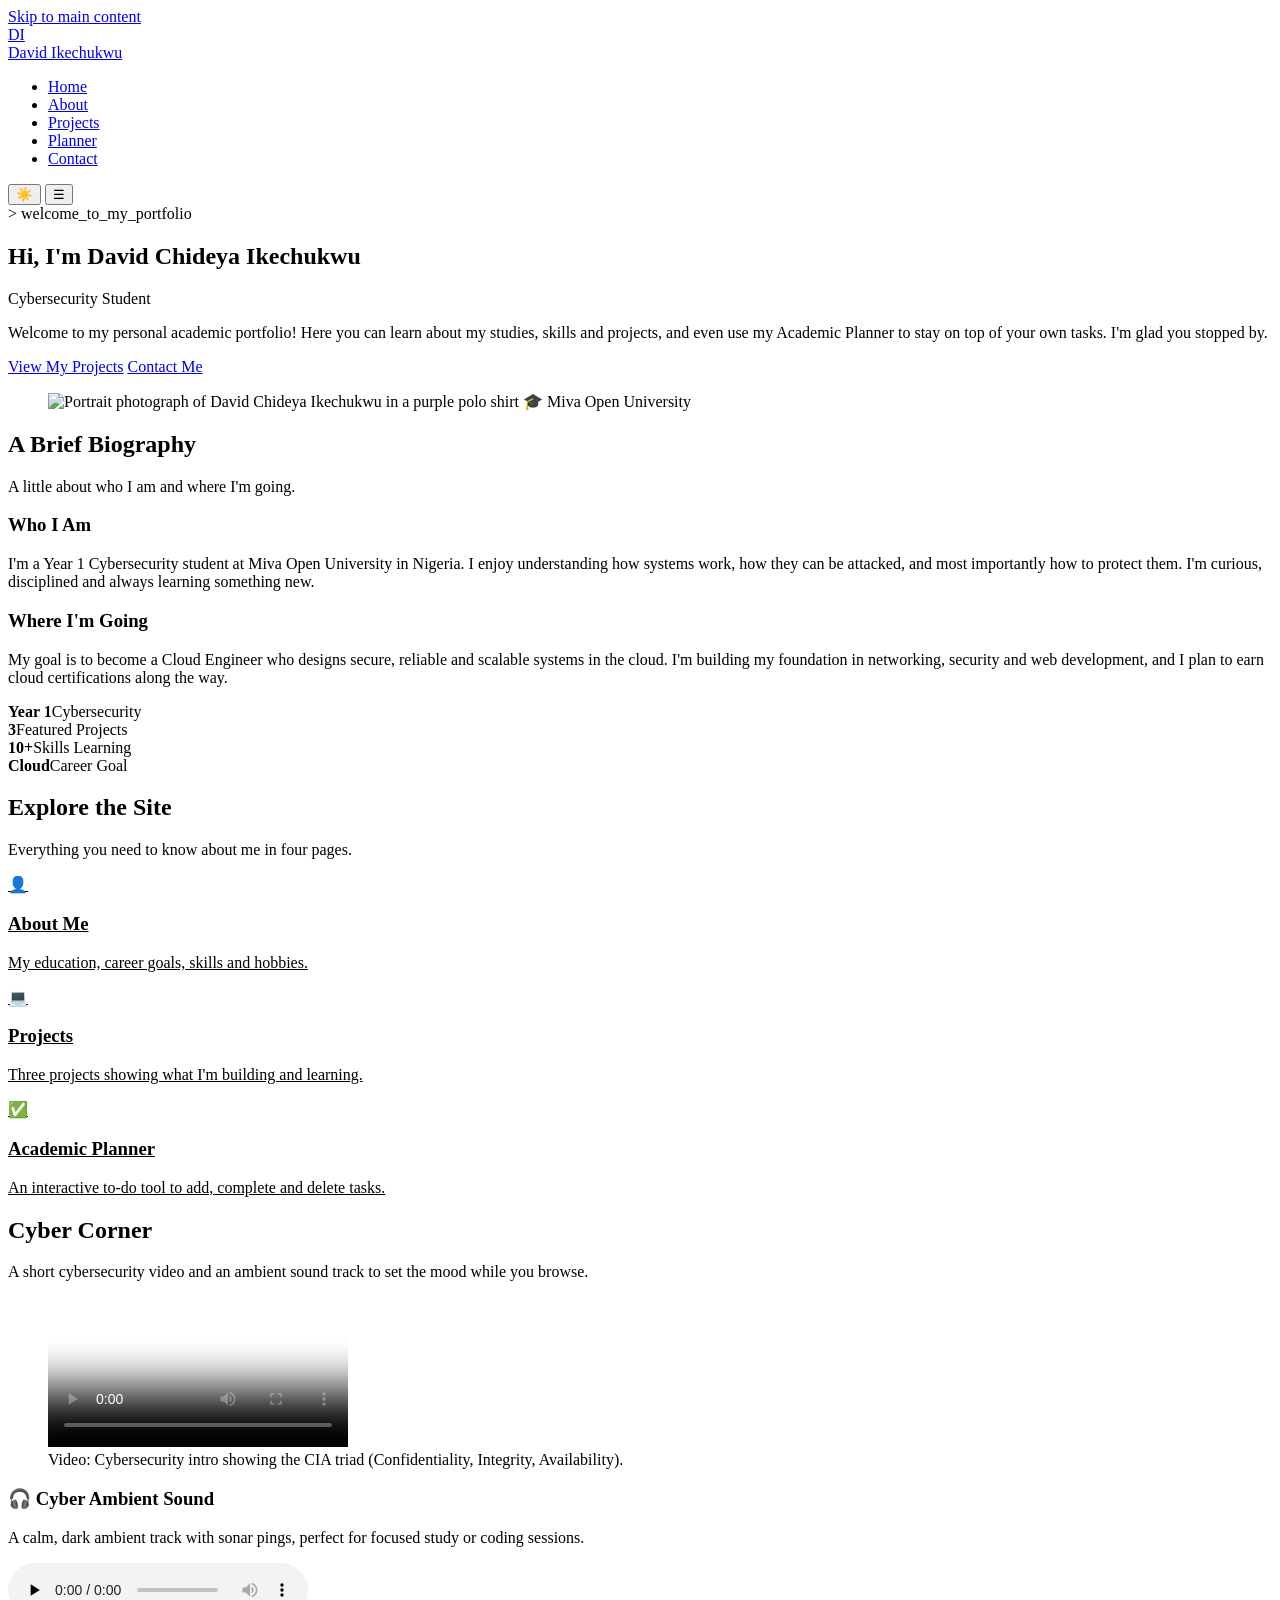
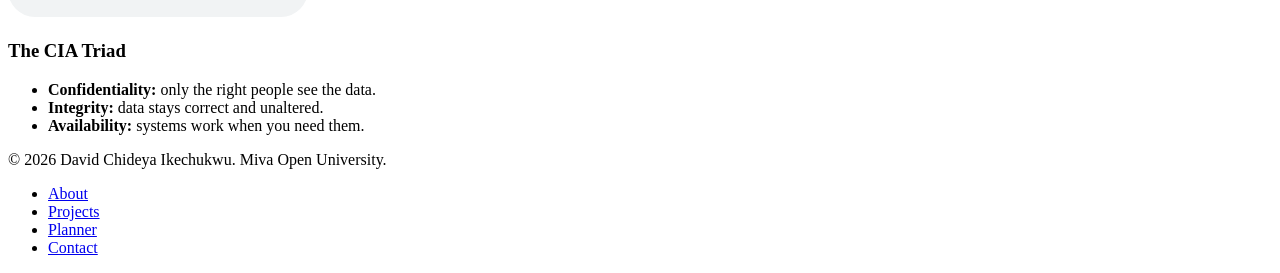
==== index.html @ 4796467a "Add files via upload" ====
<!DOCTYPE html>
<html lang="en" data-theme="dark">
<head>
  <meta charset="UTF-8">
  <meta name="viewport" content="width=device-width, initial-scale=1.0">
  <meta name="description" content="Student portfolio of David Chideya Ikechukwu, a cybersecurity student at Miva Open University and aspiring cloud engineer.">
  <title>Home | David Chideya Ikechukwu</title>
  <link rel="stylesheet" href="css/style.css">
  <script>
    /* Apply saved theme immediately to avoid a flash of the wrong colours */
    try { document.documentElement.setAttribute("data-theme", localStorage.getItem("portfolio-theme") || "dark"); } catch (e) {}
  </script>
  <script src="js/main.js"></script>
</head>
<body>
  <a class="skip-link" href="#main">Skip to main content</a>

  <header class="site-header">
    <div class="container nav-bar">
      <a class="brand" href="index.html" aria-label="David Ikechukwu home">
        <div class="brand-mark">DI</div>
        <span class="brand-name">David Ikechukwu</span>
      </a>
      <nav aria-label="Main navigation">
        <ul class="nav-links" id="navLinks">
          <li><a href="index.html" aria-current="page">Home</a></li>
          <li><a href="about.html">About</a></li>
          <li><a href="projects.html">Projects</a></li>
          <li><a href="planner.html">Planner</a></li>
          <li><a href="contact.html">Contact</a></li>
        </ul>
      </nav>
      <div class="nav-actions">
        <button class="icon-btn" id="themeToggle" type="button" aria-label="Toggle dark and light mode">&#9728;&#65039;</button>
        <button class="icon-btn menu-btn" id="menuToggle" type="button" aria-label="Open menu" aria-expanded="false" aria-controls="navLinks">&#9776;</button>
      </div>
    </div>
  </header>

  <main id="main">
    <!-- HERO -->
    <section class="hero" aria-labelledby="hero-title">
      <div class="container hero-grid">
        <div class="hero-text">
          <span class="eyebrow">&gt; welcome_to_my_portfolio</span>
          <h1 id="hero-title">Hi, I'm <span class="grad">David Chideya Ikechukwu</span></h1>
          <p class="typing" id="typing" aria-live="off">Cybersecurity Student</p>
          <p class="lead">Welcome to my personal academic portfolio! Here you can learn about my studies, skills and projects, and even use my Academic Planner to stay on top of your own tasks. I'm glad you stopped by.</p>
          <div class="hero-cta">
            <a class="btn btn-primary" href="projects.html">View My Projects</a>
            <a class="btn btn-outline" href="contact.html">Contact Me</a>
          </div>
        </div>
        <figure class="photo-frame">
          <img src="images/david.jpg" alt="Portrait photograph of David Chideya Ikechukwu in a purple polo shirt" width="700" height="822">
          <span class="photo-badge">&#127891; Miva Open University</span>
        </figure>
      </div>
    </section>

    <!-- BRIEF BIOGRAPHY -->
    <section class="section alt" aria-labelledby="bio-title">
      <div class="container">
        <div class="section-title reveal">
          <h2 id="bio-title">A Brief Biography</h2>
          <p>A little about who I am and where I'm going.</p>
        </div>
        <div class="grid grid-2">
          <article class="card reveal">
            <h3>Who I Am</h3>
            <p>I'm a Year 1 Cybersecurity student at Miva Open University in Nigeria. I enjoy understanding how systems work, how they can be attacked, and most importantly how to protect them. I'm curious, disciplined and always learning something new.</p>
          </article>
          <article class="card reveal">
            <h3>Where I'm Going</h3>
            <p>My goal is to become a Cloud Engineer who designs secure, reliable and scalable systems in the cloud. I'm building my foundation in networking, security and web development, and I plan to earn cloud certifications along the way.</p>
          </article>
        </div>

        <div class="stats reveal">
          <div class="stat"><strong>Year 1</strong><span>Cybersecurity</span></div>
          <div class="stat"><strong>3</strong><span>Featured Projects</span></div>
          <div class="stat"><strong>10+</strong><span>Skills Learning</span></div>
          <div class="stat"><strong>Cloud</strong><span>Career Goal</span></div>
        </div>
      </div>
    </section>

    <!-- WHAT YOU WILL FIND -->
    <section class="section" aria-labelledby="explore-title">
      <div class="container">
        <div class="section-title reveal">
          <h2 id="explore-title">Explore the Site</h2>
          <p>Everything you need to know about me in four pages.</p>
        </div>
        <div class="grid grid-3">
          <a class="card reveal" href="about.html" style="color:inherit">
            <div class="icon" aria-hidden="true">&#128100;</div>
            <h3>About Me</h3>
            <p>My education, career goals, skills and hobbies.</p>
          </a>
          <a class="card reveal" href="projects.html" style="color:inherit">
            <div class="icon" aria-hidden="true">&#128187;</div>
            <h3>Projects</h3>
            <p>Three projects showing what I'm building and learning.</p>
          </a>
          <a class="card reveal" href="planner.html" style="color:inherit">
            <div class="icon" aria-hidden="true">&#9989;</div>
            <h3>Academic Planner</h3>
            <p>An interactive to-do tool to add, complete and delete tasks.</p>
          </a>
        </div>
      </div>
    </section>

    <!-- CYBER CORNER (multimedia) -->
    <section class="section alt" aria-labelledby="cyber-title">
      <div class="container">
        <div class="section-title reveal">
          <h2 id="cyber-title">Cyber Corner</h2>
          <p>A short cybersecurity video and an ambient sound track to set the mood while you browse.</p>
        </div>
        <div class="media-grid">
          <figure class="media-box reveal">
            <video controls preload="metadata" poster="images/video-poster.jpg" aria-describedby="video-caption">
              <source src="media/cyber-intro.mp4" type="video/mp4">
              Your browser does not support the video tag.
            </video>
            <figcaption id="video-caption">Video: Cybersecurity intro showing the CIA triad (Confidentiality, Integrity, Availability).</figcaption>
          </figure>
          <div class="media-box reveal">
            <h3>&#127911; Cyber Ambient Sound</h3>
            <p>A calm, dark ambient track with sonar pings, perfect for focused study or coding sessions.</p>
            <audio controls loop preload="none">
              <source src="media/cyber-ambient.mp3" type="audio/mpeg">
              Your browser does not support the audio element.
            </audio>
            <h3 style="margin-top:1.2rem">The CIA Triad</h3>
            <ul class="check-list">
              <li><strong>Confidentiality:</strong> only the right people see the data.</li>
              <li><strong>Integrity:</strong> data stays correct and unaltered.</li>
              <li><strong>Availability:</strong> systems work when you need them.</li>
            </ul>
          </div>
        </div>
      </div>
    </section>
  </main>

  <footer class="site-footer">
    <div class="container footer-grid">
      <p>&copy; <span id="year">2026</span> David Chideya Ikechukwu. Miva Open University.</p>
      <ul class="footer-links">
        <li><a href="about.html">About</a></li>
        <li><a href="projects.html">Projects</a></li>
        <li><a href="planner.html">Planner</a></li>
        <li><a href="contact.html">Contact</a></li>
      </ul>
    </div>
  </footer>
</body>
</html>
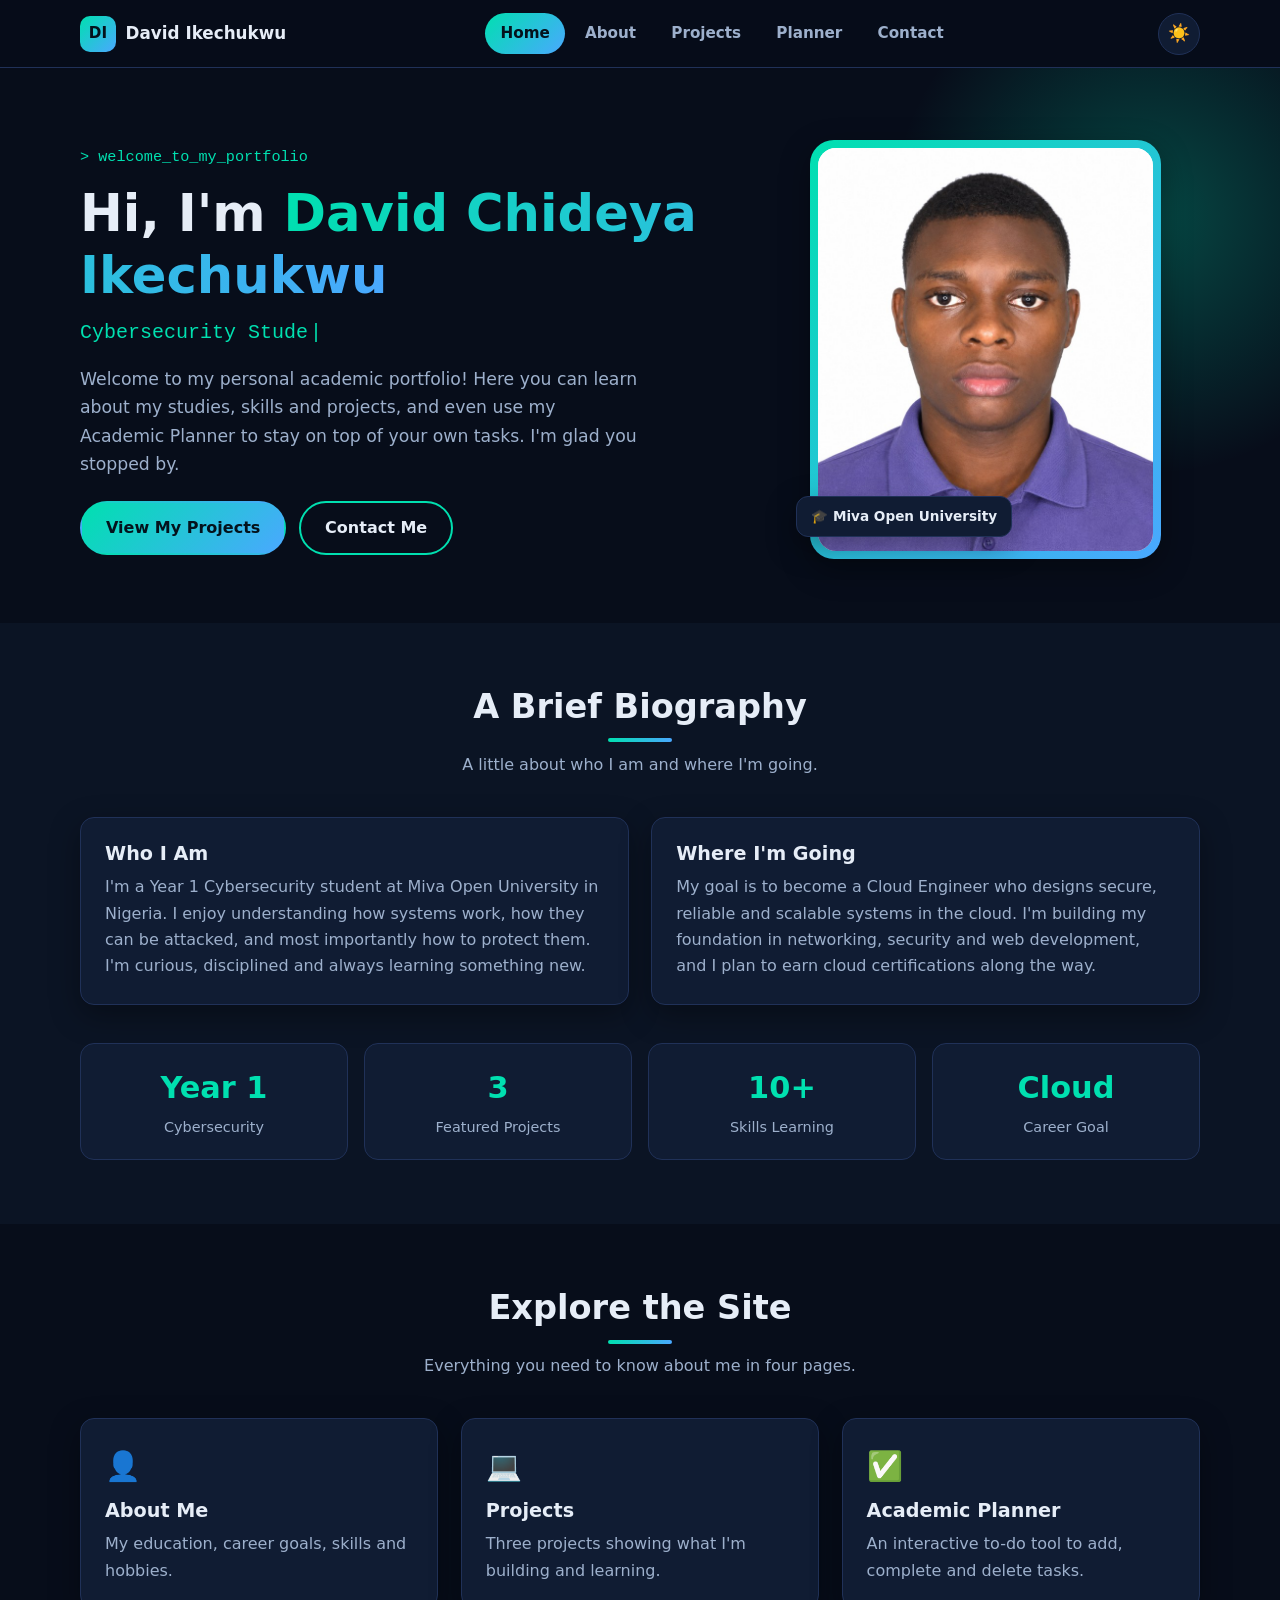
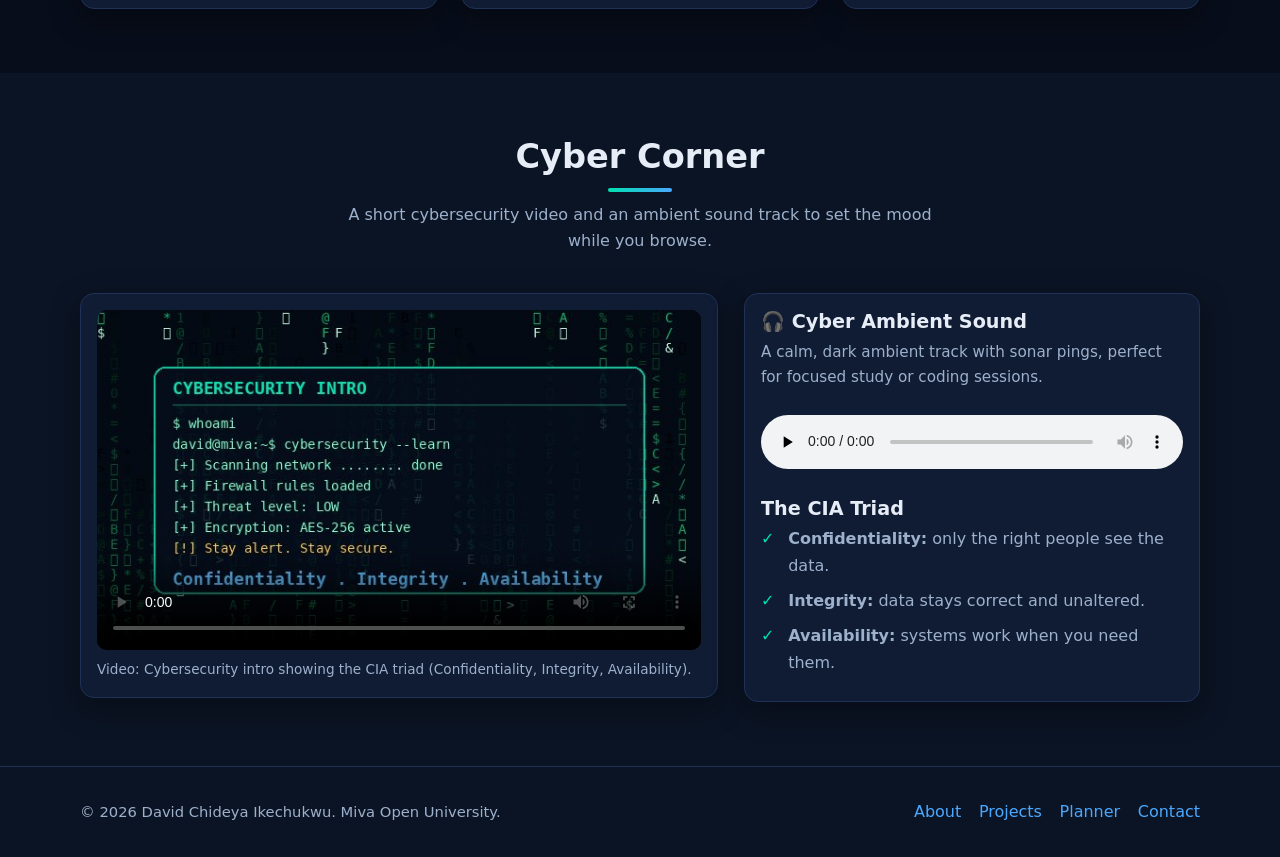
==== commit 7afa31ea: "Add files via upload" ====
--- a/index.html
+++ b/index.html
@@ -5,12 +5,13 @@
   <meta name="viewport" content="width=device-width, initial-scale=1.0">
   <meta name="description" content="Student portfolio of David Chideya Ikechukwu, a cybersecurity student at Miva Open University and aspiring cloud engineer.">
   <title>Home | David Chideya Ikechukwu</title>
-  <link rel="stylesheet" href="css/style.css">
+  <link rel="icon" href="favicon.svg" type="image/svg+xml">
+  <link rel="stylesheet" href="style.css">
   <script>
     /* Apply saved theme immediately to avoid a flash of the wrong colours */
     try { document.documentElement.setAttribute("data-theme", localStorage.getItem("portfolio-theme") || "dark"); } catch (e) {}
   </script>
-  <script src="js/main.js"></script>
+  <script src="main.js"></script>
 </head>
 <body>
   <a class="skip-link" href="#main">Skip to main content</a>
@@ -52,7 +53,7 @@
           </div>
         </div>
         <figure class="photo-frame">
-          <img src="images/david.jpg" alt="Portrait photograph of David Chideya Ikechukwu in a purple polo shirt" width="700" height="822">
+          <img src="david.jpg" alt="Portrait photograph of David Chideya Ikechukwu in a purple polo shirt" width="700" height="822">
           <span class="photo-badge">&#127891; Miva Open University</span>
         </figure>
       </div>
@@ -121,8 +122,8 @@
         </div>
         <div class="media-grid">
           <figure class="media-box reveal">
-            <video controls preload="metadata" poster="images/video-poster.jpg" aria-describedby="video-caption">
-              <source src="media/cyber-intro.mp4" type="video/mp4">
+            <video controls preload="metadata" poster="video-poster.jpg" aria-describedby="video-caption">
+              <source src="cyber-intro.mp4" type="video/mp4">
               Your browser does not support the video tag.
             </video>
             <figcaption id="video-caption">Video: Cybersecurity intro showing the CIA triad (Confidentiality, Integrity, Availability).</figcaption>
@@ -131,7 +132,7 @@
             <h3>&#127911; Cyber Ambient Sound</h3>
             <p>A calm, dark ambient track with sonar pings, perfect for focused study or coding sessions.</p>
             <audio controls loop preload="none">
-              <source src="media/cyber-ambient.mp3" type="audio/mpeg">
+              <source src="cyber-ambient.mp3" type="audio/mpeg">
               Your browser does not support the audio element.
             </audio>
             <h3 style="margin-top:1.2rem">The CIA Triad</h3>
--- a/style.css
+++ b/style.css
@@ -0,0 +1,460 @@
+/* ==========================================================
+   David Chideya Ikechukwu - Student Portfolio
+   External stylesheet: theme variables, Flexbox + Grid,
+   responsive layout, transitions and animations.
+   ========================================================== */
+
+/* ---------- Theme colours (dark is the default) ---------- */
+:root {
+  --bg: #070d1a;
+  --bg-alt: #0b1424;
+  --card: #101c33;
+  --text: #e6edf7;
+  --muted: #9db0cc;
+  --accent: #00e0b0;
+  --accent-2: #4aa8ff;
+  --accent-text: #04121c;
+  --border: #203158;
+  --danger: #ff5c7a;
+  --success: #2fd37a;
+  --shadow: 0 10px 30px rgba(0, 0, 0, 0.35);
+  --radius: 14px;
+  --header-h: 68px;
+}
+
+:root[data-theme="light"] {
+  --bg: #f4f8fd;
+  --bg-alt: #e8f0fa;
+  --card: #ffffff;
+  --text: #0f1b33;
+  --muted: #4a5d7d;
+  --accent: #007a62;
+  --accent-2: #1560c9;
+  --accent-text: #ffffff;
+  --border: #d0dcee;
+  --danger: #c4264a;
+  --success: #12804a;
+  --shadow: 0 10px 28px rgba(20, 50, 100, 0.12);
+}
+
+/* ---------- Base ---------- */
+*,
+*::before,
+*::after { box-sizing: border-box; }
+
+html { scroll-behavior: smooth; }
+
+body {
+  margin: 0;
+  font-family: "Segoe UI", system-ui, -apple-system, Roboto, "Helvetica Neue", Arial, sans-serif;
+  line-height: 1.65;
+  color: var(--text);
+  background: var(--bg);
+  transition: background 0.35s ease, color 0.35s ease;
+}
+
+img, video { max-width: 100%; display: block; }
+
+a { color: var(--accent-2); text-decoration: none; transition: color 0.2s; }
+a:hover { color: var(--accent); }
+
+h1, h2, h3 { line-height: 1.2; margin: 0 0 0.6rem; }
+h1 { font-size: clamp(2rem, 5vw, 3.2rem); }
+h2 { font-size: clamp(1.5rem, 3.4vw, 2.1rem); }
+h3 { font-size: 1.2rem; }
+p { margin: 0 0 1rem; }
+
+.container { width: min(1120px, 92%); margin-inline: auto; }
+.section { padding: 4rem 0; }
+.section.alt { background: var(--bg-alt); }
+
+.section-title { text-align: center; margin-bottom: 2.4rem; }
+.section-title p { color: var(--muted); max-width: 620px; margin: 0.4rem auto 0; }
+.section-title h2::after {
+  content: "";
+  display: block;
+  width: 64px;
+  height: 4px;
+  margin: 0.7rem auto 0;
+  border-radius: 4px;
+  background: linear-gradient(90deg, var(--accent), var(--accent-2));
+}
+
+.skip-link {
+  position: absolute; left: -999px; top: 0;
+  background: var(--accent); color: var(--accent-text);
+  padding: 0.6rem 1rem; z-index: 200;
+}
+.skip-link:focus { left: 0; }
+
+:focus-visible { outline: 3px solid var(--accent-2); outline-offset: 3px; }
+
+/* ---------- Header / Navigation (Flexbox) ---------- */
+.site-header {
+  position: sticky; top: 0; z-index: 100;
+  height: var(--header-h);
+  background: color-mix(in srgb, var(--bg) 88%, transparent);
+  backdrop-filter: blur(10px);
+  border-bottom: 1px solid var(--border);
+}
+.nav-bar {
+  height: 100%;
+  display: flex; align-items: center; justify-content: space-between; gap: 1rem;
+}
+.brand {
+  display: flex; align-items: center; gap: 0.6rem;
+  font-weight: 700; color: var(--text); font-size: 1.05rem;
+}
+.brand-mark {
+  width: 36px; height: 36px; border-radius: 10px;
+  display: grid; place-items: center;
+  background: linear-gradient(135deg, var(--accent), var(--accent-2));
+  color: var(--accent-text); font-weight: 800; font-size: 0.95rem;
+}
+.nav-links {
+  display: flex; align-items: center; gap: 0.3rem;
+  list-style: none; margin: 0; padding: 0;
+}
+.nav-links a {
+  display: block; padding: 0.5rem 0.95rem; border-radius: 999px;
+  color: var(--muted); font-weight: 600; font-size: 0.95rem;
+  transition: background 0.25s, color 0.25s, transform 0.25s;
+}
+.nav-links a:hover { color: var(--text); background: var(--card); transform: translateY(-2px); }
+.nav-links a[aria-current="page"] {
+  color: var(--accent-text);
+  background: linear-gradient(135deg, var(--accent), var(--accent-2));
+}
+.nav-actions { display: flex; align-items: center; gap: 0.5rem; }
+
+.icon-btn {
+  width: 42px; height: 42px; border-radius: 50%;
+  border: 1px solid var(--border); background: var(--card); color: var(--text);
+  font-size: 1.1rem; cursor: pointer;
+  display: grid; place-items: center;
+  transition: transform 0.3s, background 0.3s, border-color 0.3s;
+}
+.icon-btn:hover { transform: rotate(18deg) scale(1.08); border-color: var(--accent); }
+.menu-btn { display: none; }
+
+/* ---------- Buttons ---------- */
+.btn {
+  display: inline-block; cursor: pointer; border: 2px solid transparent;
+  padding: 0.75rem 1.5rem; border-radius: 999px; font-weight: 700; font-size: 1rem;
+  font-family: inherit;
+  transition: transform 0.25s, box-shadow 0.25s, background 0.25s, color 0.25s;
+}
+.btn:hover { transform: translateY(-3px); box-shadow: var(--shadow); }
+.btn-primary {
+  color: var(--accent-text);
+  background: linear-gradient(135deg, var(--accent), var(--accent-2));
+}
+.btn-primary:hover { color: var(--accent-text); }
+.btn-outline { color: var(--text); border-color: var(--accent); background: transparent; }
+.btn-outline:hover { background: var(--accent); color: var(--accent-text); }
+.btn-sm { padding: 0.45rem 1rem; font-size: 0.9rem; }
+
+/* ---------- Hero (Grid) ---------- */
+.hero { padding: 4.5rem 0 4rem; position: relative; overflow: hidden; }
+.hero::before {
+  content: ""; position: absolute; inset: -20% -10% auto auto;
+  width: 520px; height: 520px; border-radius: 50%;
+  background: radial-gradient(circle, color-mix(in srgb, var(--accent) 28%, transparent), transparent 70%);
+  animation: float 9s ease-in-out infinite; pointer-events: none;
+}
+.hero-grid {
+  position: relative;
+  display: grid; grid-template-columns: 1.2fr 0.8fr; align-items: center; gap: 3rem;
+}
+.eyebrow {
+  display: inline-block; font-family: "Consolas", "Courier New", monospace;
+  color: var(--accent); font-size: 0.95rem; margin-bottom: 0.8rem;
+}
+.hero h1 .grad {
+  background: linear-gradient(90deg, var(--accent), var(--accent-2));
+  -webkit-background-clip: text; background-clip: text; color: transparent;
+}
+.typing { color: var(--accent); font-family: "Consolas", "Courier New", monospace; font-size: 1.25rem; min-height: 1.9rem; }
+.typing::after { content: "|"; margin-left: 2px; animation: blink 1s steps(1) infinite; }
+.hero-text p.lead { color: var(--muted); font-size: 1.08rem; max-width: 560px; }
+.hero-cta { display: flex; flex-wrap: wrap; gap: 0.8rem; margin-top: 1.4rem; }
+
+.photo-frame {
+  position: relative; width: min(360px, 82%); margin-inline: auto;
+  border-radius: 24px; padding: 8px;
+  background: linear-gradient(135deg, var(--accent), var(--accent-2));
+  box-shadow: var(--shadow);
+  animation: float 7s ease-in-out infinite;
+}
+.photo-frame img { border-radius: 18px; width: 100%; height: auto; aspect-ratio: 3 / 3.6; object-fit: cover; object-position: center top; background: #fff; }
+.photo-badge {
+  position: absolute; left: -14px; bottom: 22px;
+  background: var(--card); border: 1px solid var(--border); color: var(--text);
+  padding: 0.5rem 0.9rem; border-radius: 12px; font-size: 0.85rem; font-weight: 600;
+  box-shadow: var(--shadow);
+}
+
+/* ---------- Cards and grids ---------- */
+.grid { display: grid; gap: 1.4rem; }
+.grid-3 { grid-template-columns: repeat(3, 1fr); }
+.grid-2 { grid-template-columns: repeat(2, 1fr); }
+
+.card {
+  background: var(--card); border: 1px solid var(--border);
+  border-radius: var(--radius); padding: 1.5rem; box-shadow: var(--shadow);
+  transition: transform 0.3s, border-color 0.3s;
+}
+.card:hover { transform: translateY(-6px); border-color: var(--accent); }
+.card .icon { font-size: 1.8rem; margin-bottom: 0.5rem; }
+.card p { color: var(--muted); margin-bottom: 0; }
+
+.stats { display: grid; grid-template-columns: repeat(4, 1fr); gap: 1rem; margin-top: 2.4rem; }
+.stat { text-align: center; padding: 1.2rem; border-radius: var(--radius); background: var(--card); border: 1px solid var(--border); }
+.stat strong { display: block; font-size: 1.9rem; color: var(--accent); }
+.stat span { color: var(--muted); font-size: 0.9rem; }
+
+/* ---------- Page banner ---------- */
+.page-banner { padding: 3.2rem 0 2.4rem; text-align: center; background: var(--bg-alt); border-bottom: 1px solid var(--border); }
+.page-banner p { color: var(--muted); max-width: 640px; margin: 0.4rem auto 0; }
+
+/* ---------- Lists ---------- */
+.check-list { list-style: none; padding: 0; margin: 0; }
+.check-list li { position: relative; padding-left: 1.7rem; margin-bottom: 0.55rem; color: var(--muted); }
+.check-list li::before { content: "\2713"; position: absolute; left: 0; color: var(--accent); font-weight: 800; }
+.tag-list { list-style: none; padding: 0; margin: 0; display: flex; flex-wrap: wrap; gap: 0.5rem; }
+.tag-list li {
+  padding: 0.35rem 0.85rem; border-radius: 999px; font-size: 0.85rem; font-weight: 600;
+  border: 1px solid var(--border); background: var(--bg-alt); color: var(--text);
+  transition: transform 0.2s, border-color 0.2s;
+}
+.tag-list li:hover { transform: translateY(-2px); border-color: var(--accent); }
+
+/* ---------- Tables ---------- */
+.table-wrap { overflow-x: auto; border-radius: var(--radius); border: 1px solid var(--border); background: var(--card); }
+table { width: 100%; border-collapse: collapse; min-width: 520px; }
+caption { text-align: left; padding: 1rem 1.2rem 0.4rem; font-weight: 700; color: var(--accent); }
+th, td { padding: 0.85rem 1.2rem; text-align: left; border-bottom: 1px solid var(--border); }
+th { background: var(--bg-alt); font-size: 0.85rem; text-transform: uppercase; letter-spacing: 0.04em; color: var(--muted); }
+tbody tr { transition: background 0.2s; }
+tbody tr:hover { background: var(--bg-alt); }
+tbody tr:last-child td { border-bottom: 0; }
+
+/* ---------- Skill bars ---------- */
+.skill { margin-bottom: 1.1rem; }
+.skill-head { display: flex; justify-content: space-between; font-weight: 600; font-size: 0.95rem; margin-bottom: 0.35rem; }
+.bar { height: 10px; border-radius: 999px; background: var(--bg-alt); border: 1px solid var(--border); overflow: hidden; }
+.bar span {
+  display: block; height: 100%; width: 0; border-radius: 999px;
+  background: linear-gradient(90deg, var(--accent), var(--accent-2));
+  transition: width 1.2s cubic-bezier(.2, .8, .2, 1);
+}
+
+/* ---------- Timeline ---------- */
+.timeline { list-style: none; margin: 0; padding: 0 0 0 1.4rem; border-left: 3px solid var(--border); }
+.timeline li { position: relative; padding: 0 0 1.4rem 1.2rem; }
+.timeline li::before {
+  content: ""; position: absolute; left: -2.02rem; top: 0.35rem;
+  width: 14px; height: 14px; border-radius: 50%; background: var(--accent); box-shadow: 0 0 0 4px var(--bg);
+}
+.timeline strong { display: block; }
+.timeline span { color: var(--muted); font-size: 0.92rem; }
+
+/* ---------- Media ---------- */
+.media-grid { display: grid; grid-template-columns: 1.4fr 1fr; gap: 1.6rem; align-items: start; }
+.media-box { background: var(--card); border: 1px solid var(--border); border-radius: var(--radius); padding: 1rem; box-shadow: var(--shadow); }
+.media-box video { width: 100%; border-radius: 10px; background: #000; }
+.media-box audio { width: 100%; margin-top: 0.6rem; }
+.media-box h3 { margin-bottom: 0.4rem; }
+.media-box p { color: var(--muted); font-size: 0.95rem; }
+figure { margin: 0; }
+figcaption { color: var(--muted); font-size: 0.85rem; margin-top: 0.5rem; }
+
+/* ---------- Projects ---------- */
+.project-card { padding: 0; overflow: hidden; display: flex; flex-direction: column; }
+.project-card img { width: 100%; aspect-ratio: 16 / 9; object-fit: cover; transition: transform 0.5s; }
+.project-card:hover img { transform: scale(1.05); }
+.project-card .thumb { overflow: hidden; }
+.project-body { padding: 1.3rem 1.4rem 1.5rem; display: flex; flex-direction: column; gap: 0.8rem; flex: 1; }
+.project-body .tag-list { margin-top: auto; }
+.project-links { display: flex; gap: 0.6rem; flex-wrap: wrap; }
+
+/* ---------- Planner ---------- */
+.planner-wrap { display: grid; grid-template-columns: 0.9fr 1.3fr; gap: 1.6rem; align-items: start; }
+.field { display: flex; flex-direction: column; gap: 0.4rem; margin-bottom: 1.1rem; }
+label { font-weight: 600; font-size: 0.95rem; }
+input, textarea, select {
+  width: 100%; font: inherit; color: var(--text);
+  background: var(--bg-alt); border: 2px solid var(--border);
+  border-radius: 10px; padding: 0.7rem 0.9rem;
+  transition: border-color 0.25s, box-shadow 0.25s;
+}
+input:focus, textarea:focus, select:focus {
+  outline: none; border-color: var(--accent-2);
+  box-shadow: 0 0 0 4px color-mix(in srgb, var(--accent-2) 22%, transparent);
+}
+textarea { resize: vertical; min-height: 140px; }
+.field.invalid input, .field.invalid textarea { border-color: var(--danger); }
+.field.valid input, .field.valid textarea { border-color: var(--success); }
+.error-msg { color: var(--danger); font-size: 0.85rem; min-height: 1.1rem; }
+
+.filters { display: flex; flex-wrap: wrap; gap: 0.5rem; margin-bottom: 1rem; }
+.filter-btn {
+  border: 1px solid var(--border); background: var(--bg-alt); color: var(--text);
+  padding: 0.4rem 1rem; border-radius: 999px; cursor: pointer; font: inherit; font-weight: 600; font-size: 0.9rem;
+  transition: background 0.2s, color 0.2s, transform 0.2s;
+}
+.filter-btn:hover { transform: translateY(-2px); }
+.filter-btn.active { background: var(--accent); color: var(--accent-text); border-color: var(--accent); }
+
+.task-list { list-style: none; margin: 0; padding: 0; display: flex; flex-direction: column; gap: 0.7rem; }
+.task {
+  display: flex; align-items: center; gap: 0.9rem;
+  background: var(--bg-alt); border: 1px solid var(--border); border-left: 5px solid var(--accent-2);
+  border-radius: 12px; padding: 0.8rem 1rem;
+  animation: slideIn 0.35s ease both; transition: opacity 0.3s, transform 0.3s;
+}
+.task.priority-high { border-left-color: var(--danger); }
+.task.priority-medium { border-left-color: #f5b83d; }
+.task.priority-low { border-left-color: var(--success); }
+.task input[type="checkbox"] { width: 22px; height: 22px; accent-color: var(--accent); cursor: pointer; flex: none; }
+.task-info { flex: 1; min-width: 0; }
+.task-title { font-weight: 600; word-wrap: break-word; }
+.task-meta { color: var(--muted); font-size: 0.82rem; }
+.task.done .task-title { text-decoration: line-through; color: var(--muted); }
+.task.done { opacity: 0.7; }
+.task.removing { opacity: 0; transform: translateX(30px); }
+.delete-btn {
+  border: 0; background: transparent; color: var(--danger); font-size: 1.2rem; cursor: pointer;
+  padding: 0.3rem 0.5rem; border-radius: 8px; transition: background 0.2s, transform 0.2s;
+}
+.delete-btn:hover { background: color-mix(in srgb, var(--danger) 18%, transparent); transform: scale(1.15); }
+.empty-state { text-align: center; color: var(--muted); padding: 2rem 1rem; border: 2px dashed var(--border); border-radius: 12px; }
+.progress-row { display: flex; align-items: center; gap: 1rem; margin-bottom: 1.2rem; flex-wrap: wrap; }
+.progress-row .bar { flex: 1; min-width: 160px; }
+.counter { color: var(--muted); font-size: 0.92rem; font-weight: 600; }
+
+/* ---------- Contact ---------- */
+.contact-wrap { display: grid; grid-template-columns: 0.8fr 1.2fr; gap: 1.6rem; align-items: start; }
+.contact-list { list-style: none; padding: 0; margin: 0; }
+.contact-list li { display: flex; gap: 0.9rem; align-items: flex-start; margin-bottom: 1.1rem; }
+.contact-list .ci {
+  flex: none; width: 42px; height: 42px; border-radius: 12px; display: grid; place-items: center;
+  background: var(--bg-alt); border: 1px solid var(--border); font-size: 1.15rem;
+}
+.contact-list small { display: block; color: var(--muted); }
+.form-status { margin-top: 1rem; padding: 0.9rem 1rem; border-radius: 10px; font-weight: 600; display: none; }
+.form-status.show { display: block; animation: slideIn 0.35s ease both; }
+.form-status.ok { background: color-mix(in srgb, var(--success) 18%, transparent); color: var(--success); border: 1px solid var(--success); }
+.form-status.bad { background: color-mix(in srgb, var(--danger) 16%, transparent); color: var(--danger); border: 1px solid var(--danger); }
+
+/* ---------- Footer ---------- */
+.site-footer { border-top: 1px solid var(--border); background: var(--bg-alt); padding: 2rem 0; margin-top: 0; }
+.footer-grid { display: flex; justify-content: space-between; align-items: center; gap: 1rem; flex-wrap: wrap; }
+.footer-grid p { margin: 0; color: var(--muted); font-size: 0.92rem; }
+.footer-links { list-style: none; margin: 0; padding: 0; display: flex; gap: 1.1rem; flex-wrap: wrap; }
+
+/* ---------- Scroll reveal ---------- */
+.reveal { opacity: 0; transform: translateY(26px); transition: opacity 0.7s ease, transform 0.7s ease; }
+.reveal.visible { opacity: 1; transform: none; }
+
+/* ---------- Animations ---------- */
+@keyframes float { 0%, 100% { transform: translateY(0); } 50% { transform: translateY(-14px); } }
+@keyframes blink { 50% { opacity: 0; } }
+@keyframes slideIn { from { opacity: 0; transform: translateY(10px); } to { opacity: 1; transform: none; } }
+
+@media (prefers-reduced-motion: reduce) {
+  *, *::before, *::after { animation: none !important; transition: none !important; }
+  .reveal { opacity: 1; transform: none; }
+}
+
+/* ---------- Responsive ---------- */
+@media (max-width: 900px) {
+  .hero-grid, .media-grid, .planner-wrap, .contact-wrap { grid-template-columns: 1fr; }
+  .grid-3 { grid-template-columns: repeat(2, 1fr); }
+  .stats { grid-template-columns: repeat(2, 1fr); }
+  .hero-text { order: 2; text-align: center; }
+  .hero-text p.lead { margin-inline: auto; }
+  .hero-cta { justify-content: center; }
+  .photo-frame { order: 1; width: min(280px, 70%); }
+}
+
+@media (max-width: 760px) {
+  .menu-btn { display: grid; }
+  .nav-links {
+    position: absolute; top: var(--header-h); left: 0; right: 0;
+    flex-direction: column; align-items: stretch; gap: 0.3rem;
+    background: var(--bg); border-bottom: 1px solid var(--border);
+    padding: 0.8rem 4%; display: none;
+  }
+  .nav-links.open { display: flex; animation: slideIn 0.3s ease both; }
+  .nav-links a { text-align: center; }
+}
+
+@media (max-width: 600px) {
+  .grid-3, .grid-2 { grid-template-columns: 1fr; }
+  .section { padding: 3rem 0; }
+  .brand span.brand-name { display: none; }
+  .footer-grid { flex-direction: column; text-align: center; }
+}
+
+/* ==========================================================
+   Extra styles: project demo pages, back-to-top, overdue tasks
+   ========================================================== */
+:root { --warn: #f5b83d; }
+:root[data-theme="light"] { --warn: #946200; }
+
+.demo-grid { display: grid; grid-template-columns: 1.1fr 0.9fr; gap: 1.6rem; align-items: start; }
+.demo-note { color: var(--muted); font-size: 0.9rem; margin-top: 1rem; }
+
+.pw-input { display: flex; gap: 0.6rem; }
+.pw-input input { flex: 1; font-family: "Consolas", "Courier New", monospace; font-size: 1.05rem; }
+.meter { height: 14px; border-radius: 999px; background: var(--bg-alt); border: 1px solid var(--border); overflow: hidden; margin: 1rem 0 0.5rem; }
+.meter span { display: block; height: 100%; width: 0; border-radius: 999px; background: var(--danger); transition: width 0.4s ease, background 0.4s ease; }
+.meter-label { font-weight: 700; font-size: 1.1rem; }
+.criteria { list-style: none; padding: 0; margin: 1rem 0 0; display: grid; gap: 0.5rem; }
+.criteria li { position: relative; padding-left: 1.8rem; color: var(--muted); transition: color 0.2s; }
+.criteria li::before { content: "\2717"; position: absolute; left: 0; color: var(--danger); font-weight: 800; }
+.criteria li.ok { color: var(--text); }
+.criteria li.ok::before { content: "\2713"; color: var(--success); }
+.mini-stats { display: grid; grid-template-columns: repeat(3, 1fr); gap: 0.8rem; margin-top: 1.2rem; }
+.mini-stats div { background: var(--bg-alt); border: 1px solid var(--border); border-radius: 12px; padding: 0.8rem; text-align: center; }
+.mini-stats strong { display: block; color: var(--accent); font-size: 1.1rem; word-break: break-word; }
+.mini-stats span { font-size: 0.8rem; color: var(--muted); }
+
+.badge { display: inline-block; padding: 0.15rem 0.7rem; border-radius: 999px; font-size: 0.75rem; font-weight: 700; text-transform: uppercase; letter-spacing: 0.03em; }
+.sev-high { background: color-mix(in srgb, var(--danger) 18%, transparent); color: var(--danger); }
+.sev-medium { background: color-mix(in srgb, var(--warn) 22%, transparent); color: var(--warn); }
+.sev-low { background: color-mix(in srgb, var(--success) 18%, transparent); color: var(--success); }
+.score { font-size: 3.2rem; font-weight: 800; line-height: 1; color: var(--accent); }
+.finding { background: var(--bg-alt); border: 1px solid var(--border); border-radius: 12px; padding: 0 1rem; margin-bottom: 0.8rem; list-style: none; }
+.finding summary { cursor: pointer; padding: 0.85rem 0; display: flex; gap: 0.7rem; align-items: center; flex-wrap: wrap; font-weight: 600; }
+.finding.fixed .f-title { text-decoration: line-through; color: var(--muted); }
+.finding .f-body { padding: 0 0 1rem; color: var(--muted); }
+.finding .f-body p { margin-bottom: 0.6rem; }
+.finding label { display: inline-flex; gap: 0.5rem; align-items: center; font-weight: 600; color: var(--text); cursor: pointer; }
+.finding input[type="checkbox"] { width: 20px; height: 20px; accent-color: var(--accent); }
+.findings-list { padding: 0; margin: 1rem 0 0; }
+
+.roadmap { display: grid; gap: 1.2rem; }
+.rm-step { background: var(--card); border: 1px solid var(--border); border-radius: var(--radius); padding: 1.3rem 1.5rem; box-shadow: var(--shadow); transition: border-color 0.3s; }
+.rm-step.complete { border-color: var(--success); }
+.rm-head { display: flex; justify-content: space-between; gap: 1rem; flex-wrap: wrap; align-items: baseline; }
+.rm-head h3 { margin: 0; }
+.rm-count { color: var(--muted); font-size: 0.9rem; font-weight: 600; }
+.rm-desc { color: var(--muted); margin: 0.3rem 0 0; }
+.rm-topics { list-style: none; padding: 0; margin: 0.9rem 0 0; display: grid; grid-template-columns: repeat(2, 1fr); gap: 0.6rem; }
+.rm-topics label { display: flex; gap: 0.6rem; align-items: center; font-weight: 500; cursor: pointer; }
+.rm-topics input { width: 20px; height: 20px; accent-color: var(--accent); flex: none; }
+
+.back-top {
+  position: fixed; right: 18px; bottom: 18px; width: 46px; height: 46px; border-radius: 50%;
+  border: 0; cursor: pointer; font-size: 1.2rem; font-weight: 800; z-index: 90;
+  background: linear-gradient(135deg, var(--accent), var(--accent-2)); color: var(--accent-text);
+  box-shadow: var(--shadow); opacity: 0; visibility: hidden; transform: translateY(10px);
+  transition: opacity 0.3s, transform 0.3s, visibility 0.3s;
+}
+.back-top.show { opacity: 1; visibility: visible; transform: none; }
+.task.overdue .task-meta { color: var(--danger); font-weight: 700; }
+
+@media (max-width: 900px) { .demo-grid { grid-template-columns: 1fr; } }
+@media (max-width: 600px) { .rm-topics, .mini-stats { grid-template-columns: 1fr; } }
